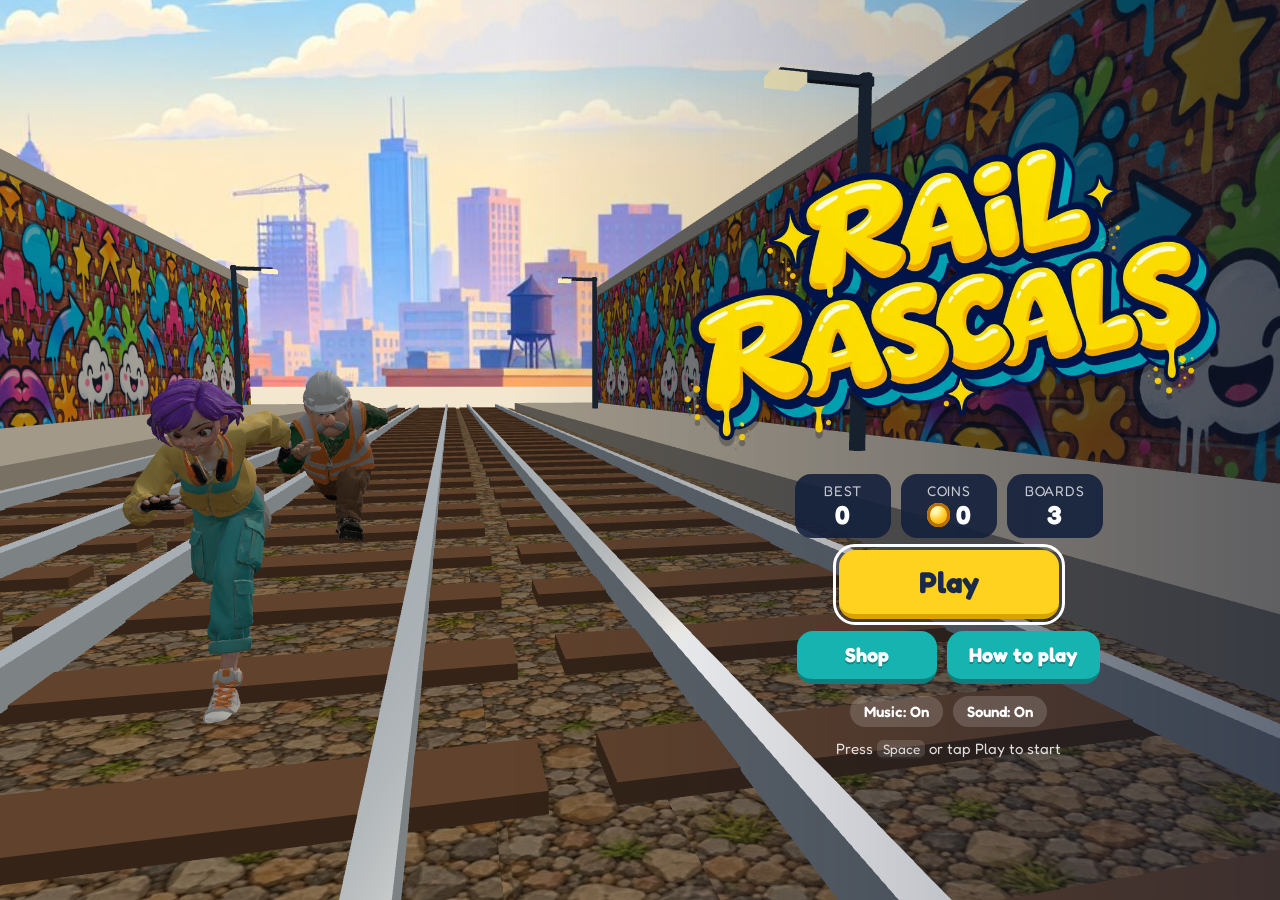
==== index.html @ a79a7750 "Add Rail Rascals, a 3D lane-based endless runner Browser game built on three.js with no build step: " ====
<!doctype html>
<html lang="en">
<head>
  <meta charset="utf-8">
  <meta name="viewport" content="width=device-width, initial-scale=1, maximum-scale=1, user-scalable=no, viewport-fit=cover">
  <title>Rail Rascals</title>
  <meta name="description" content="Rail Rascals — a 3D endless runner through a sunny rail yard.">
  <meta name="theme-color" content="#1b2a4a">
  <link rel="preconnect" href="https://fonts.googleapis.com">
  <link rel="preconnect" href="https://fonts.gstatic.com" crossorigin>
  <link href="https://fonts.googleapis.com/css2?family=Fredoka:wght@500;600;700&display=swap" rel="stylesheet">
  <link rel="stylesheet" href="css/style.css">
  <script type="importmap">
    { "imports": { "three": "./vendor/three/three.module.js", "three/addons/": "./vendor/three/addons/" } }
  </script>
</head>
<body>
  <div id="app">
    <canvas id="game" aria-label="Rail Rascals game view"></canvas>
    <div id="touch" aria-hidden="true"></div>

    <!-- In-game HUD -->
    <div id="hud" class="hidden">
      <div class="hud-top">
        <button id="btn-pause" class="icon-btn" aria-label="Pause">
          <svg viewBox="0 0 24 24" width="22" height="22"><rect x="5" y="4" width="5" height="16" rx="1.5" fill="currentColor"/><rect x="14" y="4" width="5" height="16" rx="1.5" fill="currentColor"/></svg>
        </button>
        <div class="hud-right">
          <div class="pill score-pill"><span id="score">0</span><span id="mult" class="mult">x1</span></div>
          <div class="pill coin-pill"><span class="coin-icon"></span><span id="coins">0</span></div>
        </div>
      </div>
      <div id="powerups"></div>
      <button id="btn-board" class="board-btn" aria-label="Use hoverboard">
        <span class="board-icon"></span>
        <span id="board-count">0</span>
        <span id="board-bar" class="board-bar"><i></i></span>
      </button>
      <div id="toast" class="toast"></div>
      <div id="countdown" class="countdown hidden"></div>
    </div>

    <!-- Title screen -->
    <section id="menu" class="screen menu hidden">
      <img class="logo" src="assets/textures/logo.webp" alt="Rail Rascals">
      <div class="menu-bottom">
        <div class="menu-stats">
          <div class="stat"><span class="label">Best</span><span id="menu-best" class="value">0</span></div>
          <div class="stat"><span class="label">Coins</span><span class="value"><span class="coin-icon small"></span><span id="menu-coins">0</span></span></div>
          <div class="stat"><span class="label">Boards</span><span id="menu-boards" class="value">0</span></div>
        </div>
        <button id="btn-play" class="btn big primary">Play</button>
        <div class="row">
          <button id="btn-shop" class="btn">Shop</button>
          <button id="btn-help" class="btn">How to play</button>
        </div>
        <div class="row toggles">
          <button id="btn-music" class="chip" aria-pressed="true">Music: On</button>
          <button id="btn-sfx" class="chip" aria-pressed="true">Sound: On</button>
        </div>
        <p class="hint">Press <kbd>Space</kbd> or tap Play to start</p>
      </div>
    </section>

    <!-- Pause -->
    <section id="pause" class="screen hidden">
      <div class="panel">
        <h2>Paused</h2>
        <button id="btn-resume" class="btn big primary">Resume</button>
        <div class="row">
          <button id="btn-restart" class="btn">Restart</button>
          <button id="btn-quit" class="btn">Main menu</button>
        </div>
      </div>
    </section>

    <!-- Game over -->
    <section id="over" class="screen hidden">
      <div class="panel">
        <h2 id="over-title">Busted!</h2>
        <div id="over-newbest" class="badge hidden">New best!</div>
        <div class="results">
          <div class="stat"><span class="label">Score</span><span id="over-score" class="value">0</span></div>
          <div class="stat"><span class="label">Coins</span><span class="value"><span class="coin-icon small"></span><span id="over-coins">0</span></span></div>
          <div class="stat"><span class="label">Best</span><span id="over-best" class="value">0</span></div>
        </div>
        <button id="btn-again" class="btn big primary">Run again</button>
        <div class="row">
          <button id="btn-over-shop" class="btn">Shop</button>
          <button id="btn-over-menu" class="btn">Main menu</button>
        </div>
      </div>
    </section>

    <!-- Shop -->
    <section id="shop" class="screen hidden">
      <div class="panel wide">
        <h2>Shop</h2>
        <div class="bank"><span class="coin-icon small"></span><span id="shop-coins">0</span></div>
        <ul id="shop-list" class="shop-list"></ul>
        <button id="btn-shop-back" class="btn">Back</button>
      </div>
    </section>

    <!-- Help -->
    <section id="help" class="screen hidden">
      <div class="panel wide">
        <h2>How to play</h2>
        <div class="help-grid">
          <div>
            <h3>Keyboard</h3>
            <ul>
              <li><kbd>←</kbd> <kbd>→</kbd> or <kbd>A</kbd> <kbd>D</kbd> — switch lanes</li>
              <li><kbd>↑</kbd> <kbd>W</kbd> <kbd>Space</kbd> — jump</li>
              <li><kbd>↓</kbd> <kbd>S</kbd> — roll (drops you fast in mid-air)</li>
              <li><kbd>E</kbd> or <kbd>Shift</kbd> — hoverboard</li>
              <li><kbd>P</kbd> or <kbd>Esc</kbd> — pause</li>
            </ul>
          </div>
          <div>
            <h3>Touch</h3>
            <ul>
              <li>Swipe left / right / up / down</li>
              <li>Double-tap for a hoverboard</li>
            </ul>
            <h3>Tips</h3>
            <ul>
              <li>Jump the red &amp; white hurdles, roll under the yellow “DUCK!” gates.</li>
              <li>Ramps lead up onto train roofs — the safest place to be.</li>
              <li>Trains with glowing headlights are coming at you.</li>
              <li>Clip a train or hurdle from the side and you stumble. Stumble twice while the warden is close and you're caught!</li>
              <li>A hoverboard absorbs one crash.</li>
            </ul>
          </div>
        </div>
        <button id="btn-help-back" class="btn">Back</button>
      </div>
    </section>

    <!-- Loading -->
    <section id="loading" class="screen">
      <img class="logo" src="assets/textures/logo.webp" alt="Rail Rascals">
      <div class="loadbar"><i id="loadbar"></i></div>
      <p id="load-msg" class="hint">Loading…</p>
    </section>
  </div>
  <script type="module" src="src/main.js"></script>
</body>
</html>
---- css/style.css ----
:root {
  --navy: #1b2a4a;
  --navy-2: #243a66;
  --yellow: #ffd21f;
  --yellow-dark: #d9a400;
  --teal: #16b3b0;
  --teal-dark: #0e7f7d;
  --pink: #ff3d7a;
  --white: #ffffff;
  --panel: rgba(21, 33, 60, 0.9);
  --font: 'Fredoka', 'Arial Rounded MT Bold', 'Trebuchet MS', system-ui, sans-serif;
}

* { box-sizing: border-box; }

html, body {
  margin: 0;
  height: 100%;
  overflow: hidden;
  background: #6ec3fc;
  color: var(--white);
  font-family: var(--font);
  -webkit-user-select: none;
  user-select: none;
  -webkit-tap-highlight-color: transparent;
}

#app { position: fixed; inset: 0; }

#game {
  position: absolute;
  inset: 0;
  width: 100%;
  height: 100%;
  display: block;
}

#touch {
  position: absolute;
  inset: 0;
  touch-action: none;
}

.hidden { display: none !important; }

button {
  font-family: inherit;
  cursor: pointer;
  border: 0;
  color: inherit;
}

kbd {
  display: inline-block;
  min-width: 1.6em;
  padding: 0.05em 0.4em;
  border-radius: 6px;
  background: rgba(255, 255, 255, 0.16);
  border-bottom: 2px solid rgba(0, 0, 0, 0.35);
  font-family: inherit;
  font-size: 0.9em;
  text-align: center;
}

/* ---------- HUD ---------- */
#hud {
  position: absolute;
  inset: 0;
  pointer-events: none;
  padding: max(12px, env(safe-area-inset-top)) max(14px, env(safe-area-inset-right)) max(14px, env(safe-area-inset-bottom)) max(14px, env(safe-area-inset-left));
}

.hud-top {
  display: flex;
  justify-content: space-between;
  align-items: flex-start;
  gap: 12px;
}

.hud-right {
  display: flex;
  flex-direction: column;
  align-items: flex-end;
  gap: 8px;
}

.pill {
  display: flex;
  align-items: center;
  gap: 8px;
  padding: 4px 14px;
  border-radius: 999px;
  background: rgba(20, 30, 55, 0.62);
  font-weight: 700;
  font-size: clamp(20px, 3.4vw, 30px);
  text-shadow: 0 2px 0 rgba(0, 0, 0, 0.35);
  font-variant-numeric: tabular-nums;
}

.mult {
  font-size: 0.62em;
  padding: 1px 8px;
  border-radius: 999px;
  background: var(--teal);
}

.mult.hot {
  background: var(--yellow);
  color: var(--navy);
  animation: pulse 0.6s ease-in-out infinite alternate;
}

@keyframes pulse { from { transform: scale(1); } to { transform: scale(1.12); } }

.coin-pill { font-size: clamp(18px, 3vw, 26px); }

.coin-icon {
  display: inline-block;
  width: 1em;
  height: 1em;
  border-radius: 50%;
  background: radial-gradient(circle at 35% 30%, #fff6b0 0 15%, #ffcc22 45%, #d88a00 100%);
  box-shadow: inset 0 0 0 3px #b86f00;
  vertical-align: -0.12em;
}

.coin-icon.small { width: 0.9em; height: 0.9em; margin-right: 6px; }

.icon-btn {
  pointer-events: auto;
  width: 48px;
  height: 48px;
  border-radius: 14px;
  display: grid;
  place-items: center;
  background: rgba(20, 30, 55, 0.62);
  color: var(--white);
}

.icon-btn:active { transform: scale(0.94); }

#powerups {
  position: absolute;
  left: max(14px, env(safe-area-inset-left));
  top: 50%;
  transform: translateY(-50%);
  display: flex;
  flex-direction: column;
  gap: 10px;
}

.pu {
  display: flex;
  align-items: center;
  gap: 8px;
  padding: 6px 10px 6px 6px;
  border-radius: 14px;
  background: rgba(20, 30, 55, 0.62);
}

.pu .ico, .shop-item .ico {
  width: 34px;
  height: 34px;
  border-radius: 10px;
  display: grid;
  place-items: center;
  font-weight: 700;
  font-size: 15px;
  color: var(--navy);
}

.ico svg { width: 72%; height: 72%; }

.pu .bar {
  width: 92px;
  height: 10px;
  border-radius: 6px;
  background: rgba(255, 255, 255, 0.2);
  overflow: hidden;
}

.pu .bar i { display: block; height: 100%; border-radius: 6px; }

.board-btn {
  pointer-events: auto;
  position: absolute;
  right: max(14px, env(safe-area-inset-right));
  bottom: max(16px, env(safe-area-inset-bottom));
  display: flex;
  align-items: center;
  gap: 8px;
  padding: 8px 14px 8px 10px;
  border-radius: 18px;
  background: linear-gradient(160deg, #12c2c9, #7b3fe4);
  border-bottom: 4px solid rgba(0, 0, 0, 0.3);
  font-size: 22px;
  font-weight: 700;
  text-shadow: 0 2px 0 rgba(0, 0, 0, 0.3);
}

.board-btn:disabled { filter: grayscale(0.8) brightness(0.8); cursor: default; }
.board-btn:active:not(:disabled) { transform: translateY(2px); border-bottom-width: 2px; }

.board-icon {
  width: 38px;
  height: 14px;
  border-radius: 8px;
  background: linear-gradient(90deg, #ffd400, #ff7ab8);
  box-shadow: 0 3px 0 rgba(0, 0, 0, 0.25);
}

.board-bar {
  position: absolute;
  left: 10px;
  right: 10px;
  bottom: 3px;
  height: 4px;
  border-radius: 2px;
  overflow: hidden;
  background: rgba(0, 0, 0, 0.25);
}

.board-bar i { display: block; height: 100%; width: 0; background: #fff; }

.toast {
  position: absolute;
  left: 50%;
  top: 22%;
  transform: translate(-50%, 0) scale(0.9);
  padding: 8px 20px;
  border-radius: 999px;
  background: rgba(20, 30, 55, 0.75);
  font-size: clamp(18px, 3vw, 26px);
  font-weight: 700;
  white-space: nowrap;
  opacity: 0;
  transition: opacity 0.2s, transform 0.2s;
}

.toast.show { opacity: 1; transform: translate(-50%, 0) scale(1); }

.countdown {
  position: absolute;
  inset: 0;
  display: grid;
  place-items: center;
  font-size: clamp(90px, 22vw, 180px);
  font-weight: 700;
  color: var(--yellow);
  -webkit-text-stroke: 6px var(--navy);
  paint-order: stroke fill;
  text-shadow: 0 8px 0 rgba(0, 0, 0, 0.3);
}

/* ---------- screens ---------- */
.screen {
  position: absolute;
  inset: 0;
  display: flex;
  flex-direction: column;
  align-items: center;
  justify-content: center;
  gap: 14px;
  padding: 24px 16px;
  text-align: center;
  background: rgba(15, 25, 50, 0.35);
  overflow-y: auto;
}

.screen.menu {
  background: linear-gradient(180deg, rgba(15, 25, 50, 0.1) 0%, rgba(15, 25, 50, 0.1) 45%, rgba(15, 25, 50, 0.55) 100%);
  justify-content: space-between;
}

#loading { background: var(--navy); justify-content: center; }

.logo {
  width: min(560px, 86vw);
  max-height: 34vh;
  object-fit: contain;
  filter: drop-shadow(0 6px 0 rgba(0, 0, 0, 0.25));
}

.menu .logo { margin-top: 2vh; }

@media (min-aspect-ratio: 1/1) {
  .screen.menu {
    align-items: flex-end;
    justify-content: center;
    gap: 3vh;
    padding-right: max(4vw, env(safe-area-inset-right));
    background: linear-gradient(90deg, rgba(15, 25, 50, 0) 0%, rgba(15, 25, 50, 0) 40%, rgba(15, 25, 50, 0.45) 100%);
  }
  .screen.menu > * { width: min(560px, 50vw); }
  .menu .logo { margin-top: 0; }
}

.panel {
  display: flex;
  flex-direction: column;
  align-items: center;
  gap: 14px;
  width: min(440px, 100%);
  padding: 22px 20px;
  border-radius: 24px;
  background: var(--panel);
  box-shadow: 0 12px 30px rgba(0, 0, 0, 0.35);
}

.panel.wide { width: min(720px, 100%); }

.panel h2 {
  margin: 0;
  font-size: clamp(34px, 7vw, 48px);
  color: var(--yellow);
  -webkit-text-stroke: 2px var(--navy);
  text-shadow: 0 4px 0 rgba(0, 0, 0, 0.35);
}

.panel h3 { margin: 6px 0 4px; color: var(--yellow); }

.row { display: flex; gap: 10px; flex-wrap: wrap; justify-content: center; }
.panel .row { width: 100%; }
.panel .row .btn { flex: 1 1 140px; }

.btn {
  min-width: 140px;
  padding: 12px 22px;
  border-radius: 16px;
  background: var(--teal);
  border-bottom: 5px solid var(--teal-dark);
  font-size: 20px;
  font-weight: 700;
  text-shadow: 0 2px 0 rgba(0, 0, 0, 0.25);
}

.btn:active { transform: translateY(3px); border-bottom-width: 2px; }
.btn:focus-visible, .chip:focus-visible, .icon-btn:focus-visible, .board-btn:focus-visible { outline: 3px solid #fff; outline-offset: 3px; }

.btn.primary {
  background: var(--yellow);
  border-bottom-color: var(--yellow-dark);
  color: var(--navy);
  text-shadow: none;
}

.btn.big { min-width: 220px; padding: 14px 36px; font-size: 30px; }

.btn:disabled { opacity: 0.5; cursor: default; }

.chip {
  padding: 6px 14px;
  border-radius: 999px;
  background: rgba(255, 255, 255, 0.16);
  font-size: 15px;
  font-weight: 600;
}

.chip[aria-pressed="false"] { opacity: 0.6; }

.menu-stats, .results {
  display: flex;
  gap: 10px;
  flex-wrap: wrap;
  justify-content: center;
}

.stat {
  display: flex;
  flex-direction: column;
  align-items: center;
  min-width: 96px;
  padding: 8px 14px;
  border-radius: 16px;
  background: var(--panel);
}

.stat .label { font-size: 14px; opacity: 0.75; text-transform: uppercase; letter-spacing: 0.06em; }
.stat .value { font-size: 26px; font-weight: 700; font-variant-numeric: tabular-nums; }

.menu-bottom { display: flex; flex-direction: column; align-items: center; gap: 12px; }

.hint { margin: 0; opacity: 0.85; font-size: 15px; }

.badge {
  padding: 4px 16px;
  border-radius: 999px;
  background: var(--pink);
  font-weight: 700;
  animation: pulse 0.6s ease-in-out infinite alternate;
}

.loadbar {
  width: min(320px, 80vw);
  height: 14px;
  border-radius: 8px;
  background: rgba(255, 255, 255, 0.15);
  overflow: hidden;
}

.loadbar i { display: block; height: 100%; width: 0; background: var(--yellow); transition: width 0.2s; }

.bank { font-size: 26px; font-weight: 700; }

.shop-list {
  list-style: none;
  margin: 0;
  padding: 0;
  width: 100%;
  display: flex;
  flex-direction: column;
  gap: 10px;
}

.shop-item {
  display: flex;
  align-items: center;
  gap: 12px;
  padding: 10px 12px;
  border-radius: 16px;
  background: rgba(255, 255, 255, 0.08);
  text-align: left;
}

.shop-item .ico {
  flex: 0 0 44px;
  width: 44px;
  height: 44px;
  border-radius: 12px;
}

.shop-item .info { flex: 1; min-width: 0; }
.shop-item .name { font-weight: 700; font-size: 18px; }
.shop-item .desc { font-size: 14px; opacity: 0.75; }

.pips { display: flex; gap: 4px; margin-top: 4px; }
.pips i { width: 18px; height: 8px; border-radius: 4px; background: rgba(255, 255, 255, 0.2); }
.pips i.on { background: var(--yellow); }

.shop-item .btn { min-width: 110px; padding: 8px 12px; font-size: 17px; }

.help-grid {
  display: grid;
  grid-template-columns: repeat(auto-fit, minmax(240px, 1fr));
  gap: 8px 24px;
  text-align: left;
  width: 100%;
}

.help-grid ul { margin: 0; padding-left: 18px; line-height: 1.6; }

@media (max-height: 560px) {
  .logo { max-height: 26vh; }
  .btn.big { font-size: 24px; padding: 10px 28px; }
  .stat .value { font-size: 20px; }
}
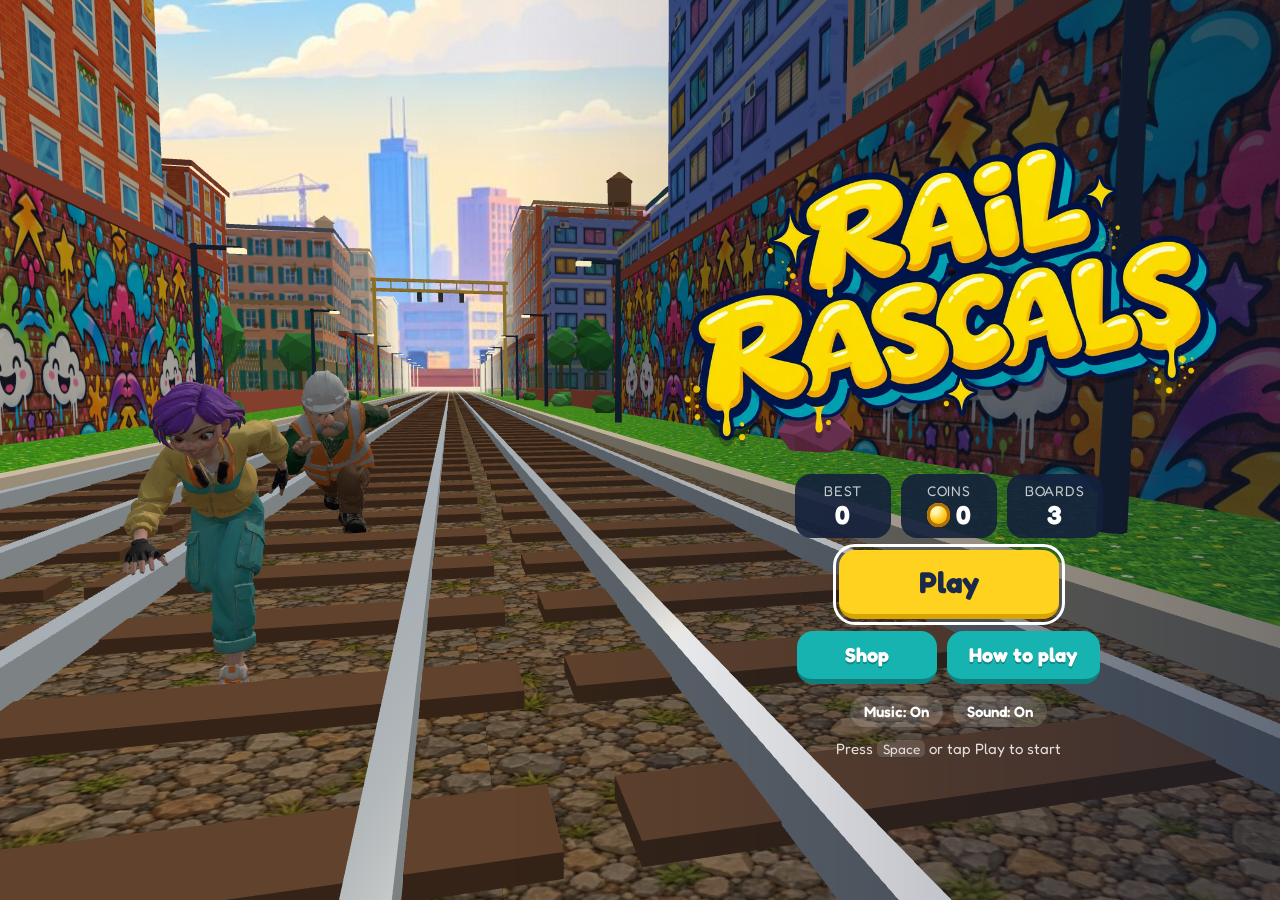
==== commit 2a6af60f: "Add a city setting around the tracks, fix title-screen popping, explain shop items Surroundings: rep" ====
--- a/index.html
+++ b/index.html
@@ -97,6 +97,7 @@
       <div class="panel wide">
         <h2>Shop</h2>
         <div class="bank"><span class="coin-icon small"></span><span id="shop-coins">0</span></div>
+        <p class="shop-note">Upgrades are permanent and kick in automatically every time you grab that power-up on the track.</p>
         <ul id="shop-list" class="shop-list"></ul>
         <button id="btn-shop-back" class="btn">Back</button>
       </div>
--- a/css/style.css
+++ b/css/style.css
@@ -401,6 +401,7 @@
 .loadbar i { display: block; height: 100%; width: 0; background: var(--yellow); transition: width 0.2s; }
 
 .bank { font-size: 26px; font-weight: 700; }
+.shop-note { margin: -4px 0 0; font-size: 14px; opacity: 0.8; }
 
 .shop-list {
   list-style: none;
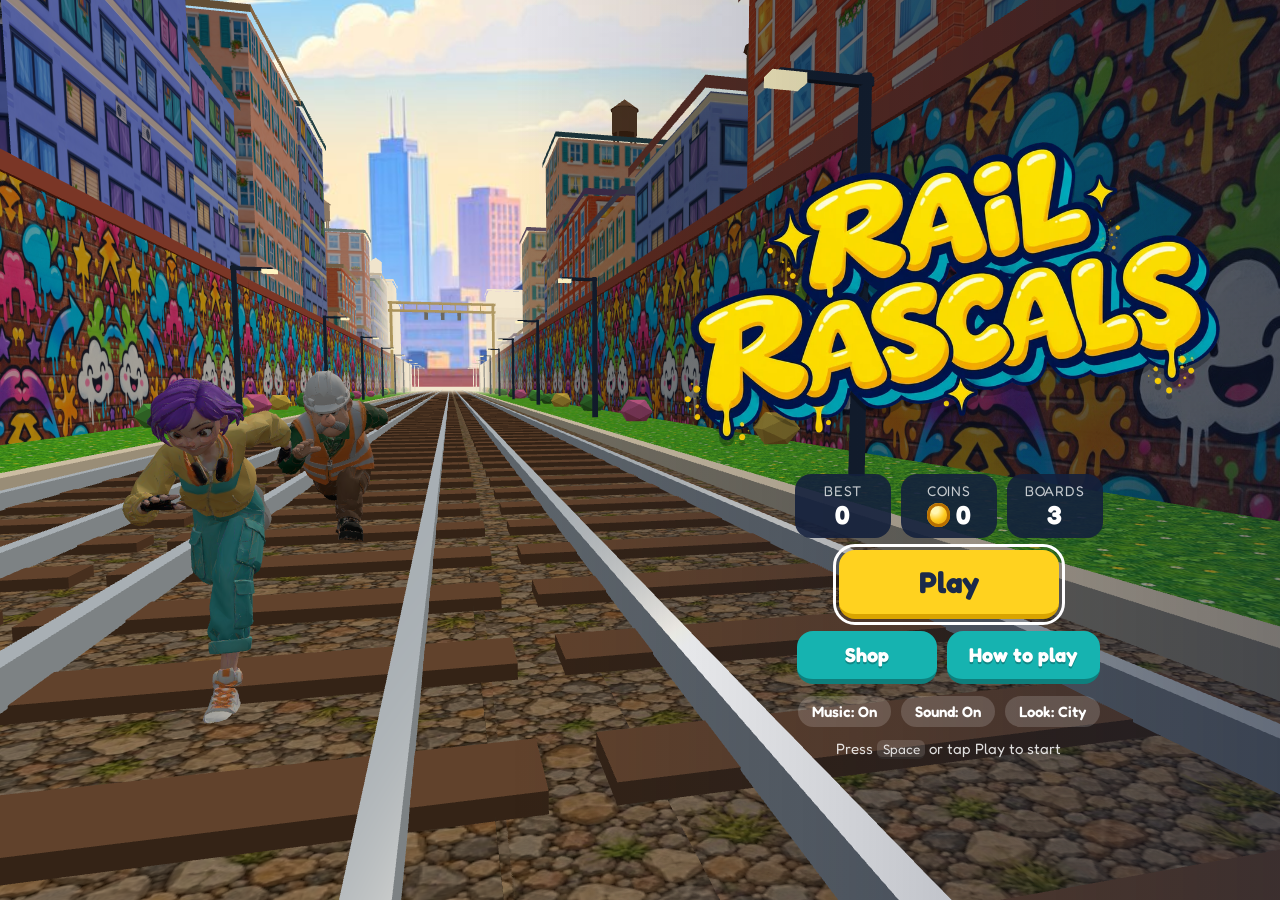
==== commit 0683f875: "Add a "classic" cel-shaded look alongside the city look A second visual theme for the same game, pic" ====
--- a/index.html
+++ b/index.html
@@ -57,6 +57,7 @@
         <div class="row toggles">
           <button id="btn-music" class="chip" aria-pressed="true">Music: On</button>
           <button id="btn-sfx" class="chip" aria-pressed="true">Sound: On</button>
+          <button id="btn-theme" class="chip">Look: City</button>
         </div>
         <p class="hint">Press <kbd>Space</kbd> or tap Play to start</p>
       </div>
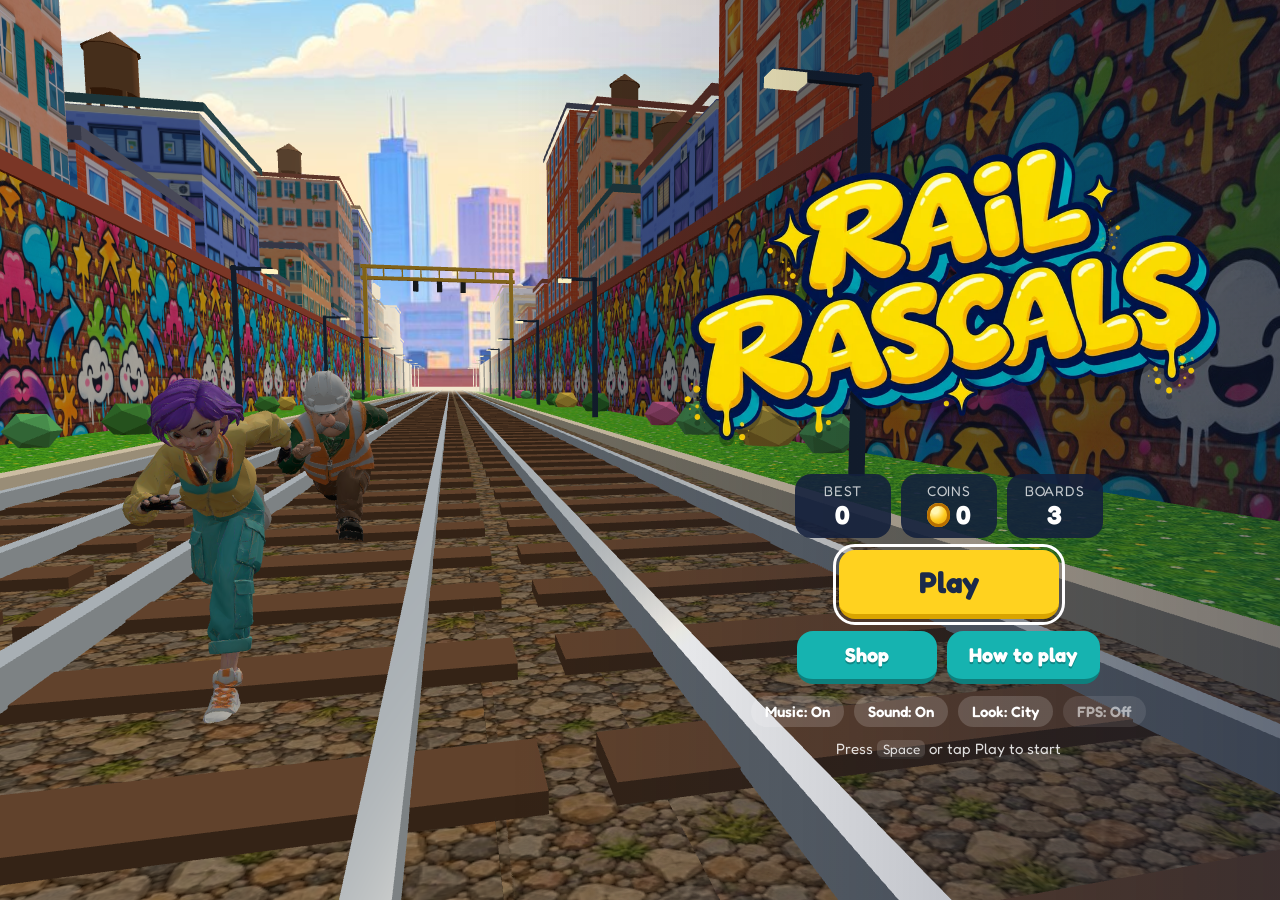
==== commit 496bc7ba: "Add an FPS counter and real-instrument music for the classic look FPS counter: toggled with F or a t" ====
--- a/index.html
+++ b/index.html
@@ -18,6 +18,7 @@
   <div id="app">
     <canvas id="game" aria-label="Rail Rascals game view"></canvas>
     <div id="touch" aria-hidden="true"></div>
+    <div id="fps" class="fps hidden" aria-hidden="true"></div>
 
     <!-- In-game HUD -->
     <div id="hud" class="hidden">
@@ -58,6 +59,7 @@
           <button id="btn-music" class="chip" aria-pressed="true">Music: On</button>
           <button id="btn-sfx" class="chip" aria-pressed="true">Sound: On</button>
           <button id="btn-theme" class="chip">Look: City</button>
+          <button id="btn-fps" class="chip" aria-pressed="false">FPS: Off</button>
         </div>
         <p class="hint">Press <kbd>Space</kbd> or tap Play to start</p>
       </div>
@@ -117,6 +119,7 @@
               <li><kbd>↓</kbd> <kbd>S</kbd> — roll (drops you fast in mid-air)</li>
               <li><kbd>E</kbd> or <kbd>Shift</kbd> — hoverboard</li>
               <li><kbd>P</kbd> or <kbd>Esc</kbd> — pause</li>
+              <li><kbd>F</kbd> — show or hide the FPS counter</li>
             </ul>
           </div>
           <div>
--- a/css/style.css
+++ b/css/style.css
@@ -455,3 +455,18 @@
   .btn.big { font-size: 24px; padding: 10px 28px; }
   .stat .value { font-size: 20px; }
 }
+
+/* FPS counter (toggle with F or the title-screen chip); sits above every screen */
+.fps {
+  position: absolute;
+  left: max(12px, env(safe-area-inset-left));
+  bottom: max(12px, env(safe-area-inset-bottom));
+  z-index: 50;
+  padding: 3px 9px;
+  border-radius: 8px;
+  background: rgba(0, 0, 0, 0.55);
+  color: #9dff9d;
+  font: 600 13px/1.4 ui-monospace, 'SFMono-Regular', Menlo, Consolas, monospace;
+  pointer-events: none;
+  white-space: nowrap;
+}
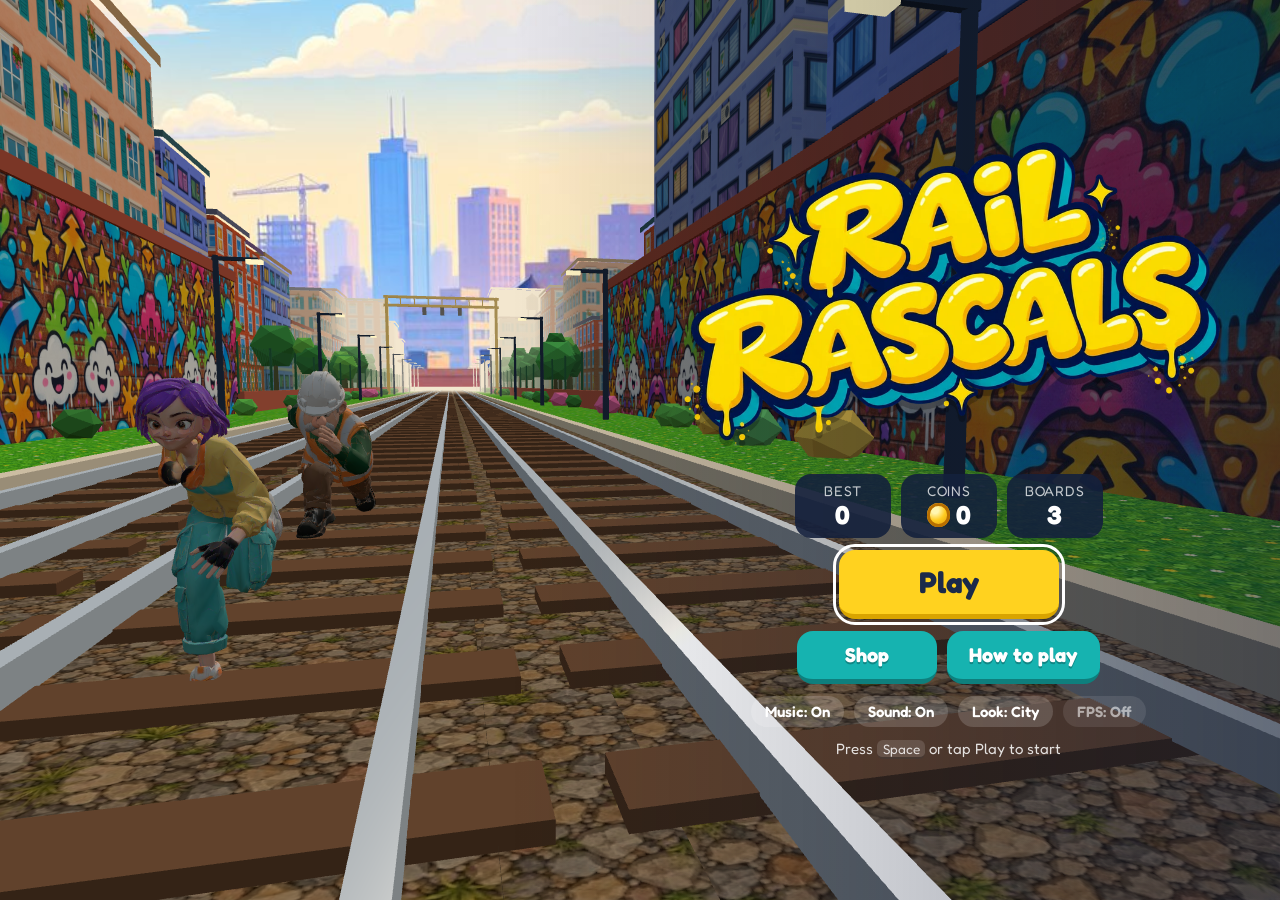
==== commit fd648a80: "Add three unlockable runners (Juno, Ozzy, Nia) with a home-made auto-rigger Three new original chara" ====
--- a/index.html
+++ b/index.html
@@ -100,7 +100,6 @@
       <div class="panel wide">
         <h2>Shop</h2>
         <div class="bank"><span class="coin-icon small"></span><span id="shop-coins">0</span></div>
-        <p class="shop-note">Upgrades are permanent and kick in automatically every time you grab that power-up on the track.</p>
         <ul id="shop-list" class="shop-list"></ul>
         <button id="btn-shop-back" class="btn">Back</button>
       </div>
@@ -135,6 +134,7 @@
               <li>Trains with glowing headlights are coming at you.</li>
               <li>Clip a train or hurdle from the side and you stumble. Stumble twice while the warden is close and you're caught!</li>
               <li>A hoverboard absorbs one crash.</li>
+              <li>Spend coins in the shop to unlock new runners: Juno, Ozzy and Nia.</li>
             </ul>
           </div>
         </div>
--- a/css/style.css
+++ b/css/style.css
@@ -267,6 +267,12 @@
   overflow-y: auto;
 }
 
+/* Centre with auto margins rather than justify-content, so a panel taller than the screen
+   (the shop on a phone) scrolls from its top instead of being clipped above it. */
+.screen:not(.menu) { justify-content: flex-start; }
+.screen:not(.menu) > :first-child { margin-top: auto; }
+.screen:not(.menu) > :last-child { margin-bottom: auto; }
+
 .screen.menu {
   background: linear-gradient(180deg, rgba(15, 25, 50, 0.1) 0%, rgba(15, 25, 50, 0.1) 45%, rgba(15, 25, 50, 0.55) 100%);
   justify-content: space-between;
@@ -440,6 +446,33 @@
 
 .shop-item .btn { min-width: 110px; padding: 8px 12px; font-size: 17px; }
 
+.shop-head { text-align: left; margin-top: 4px; }
+.shop-head h3 { margin: 0; color: var(--yellow); }
+.shop-head .shop-note { margin: 2px 0 0; }
+
+.runner-grid {
+  display: grid;
+  grid-template-columns: repeat(auto-fill, minmax(124px, 1fr));
+  gap: 10px;
+}
+
+.runner-card {
+  display: flex;
+  flex-direction: column;
+  align-items: center;
+  gap: 4px;
+  padding: 10px 8px;
+  border-radius: 16px;
+  background: rgba(255, 255, 255, 0.08);
+  border: 2px solid transparent;
+}
+
+.runner-card.active { border-color: var(--yellow); background: rgba(255, 212, 0, 0.12); }
+.runner-card img { width: 84px; height: 84px; border-radius: 50%; background: #fff; object-fit: cover; }
+.runner-card .name { font-weight: 700; font-size: 18px; }
+.runner-card .desc { font-size: 12.5px; opacity: 0.75; line-height: 1.25; text-align: center; flex: 1; }
+.runner-card .btn { width: 100%; padding: 7px 8px; font-size: 16px; }
+
 .help-grid {
   display: grid;
   grid-template-columns: repeat(auto-fit, minmax(240px, 1fr));
